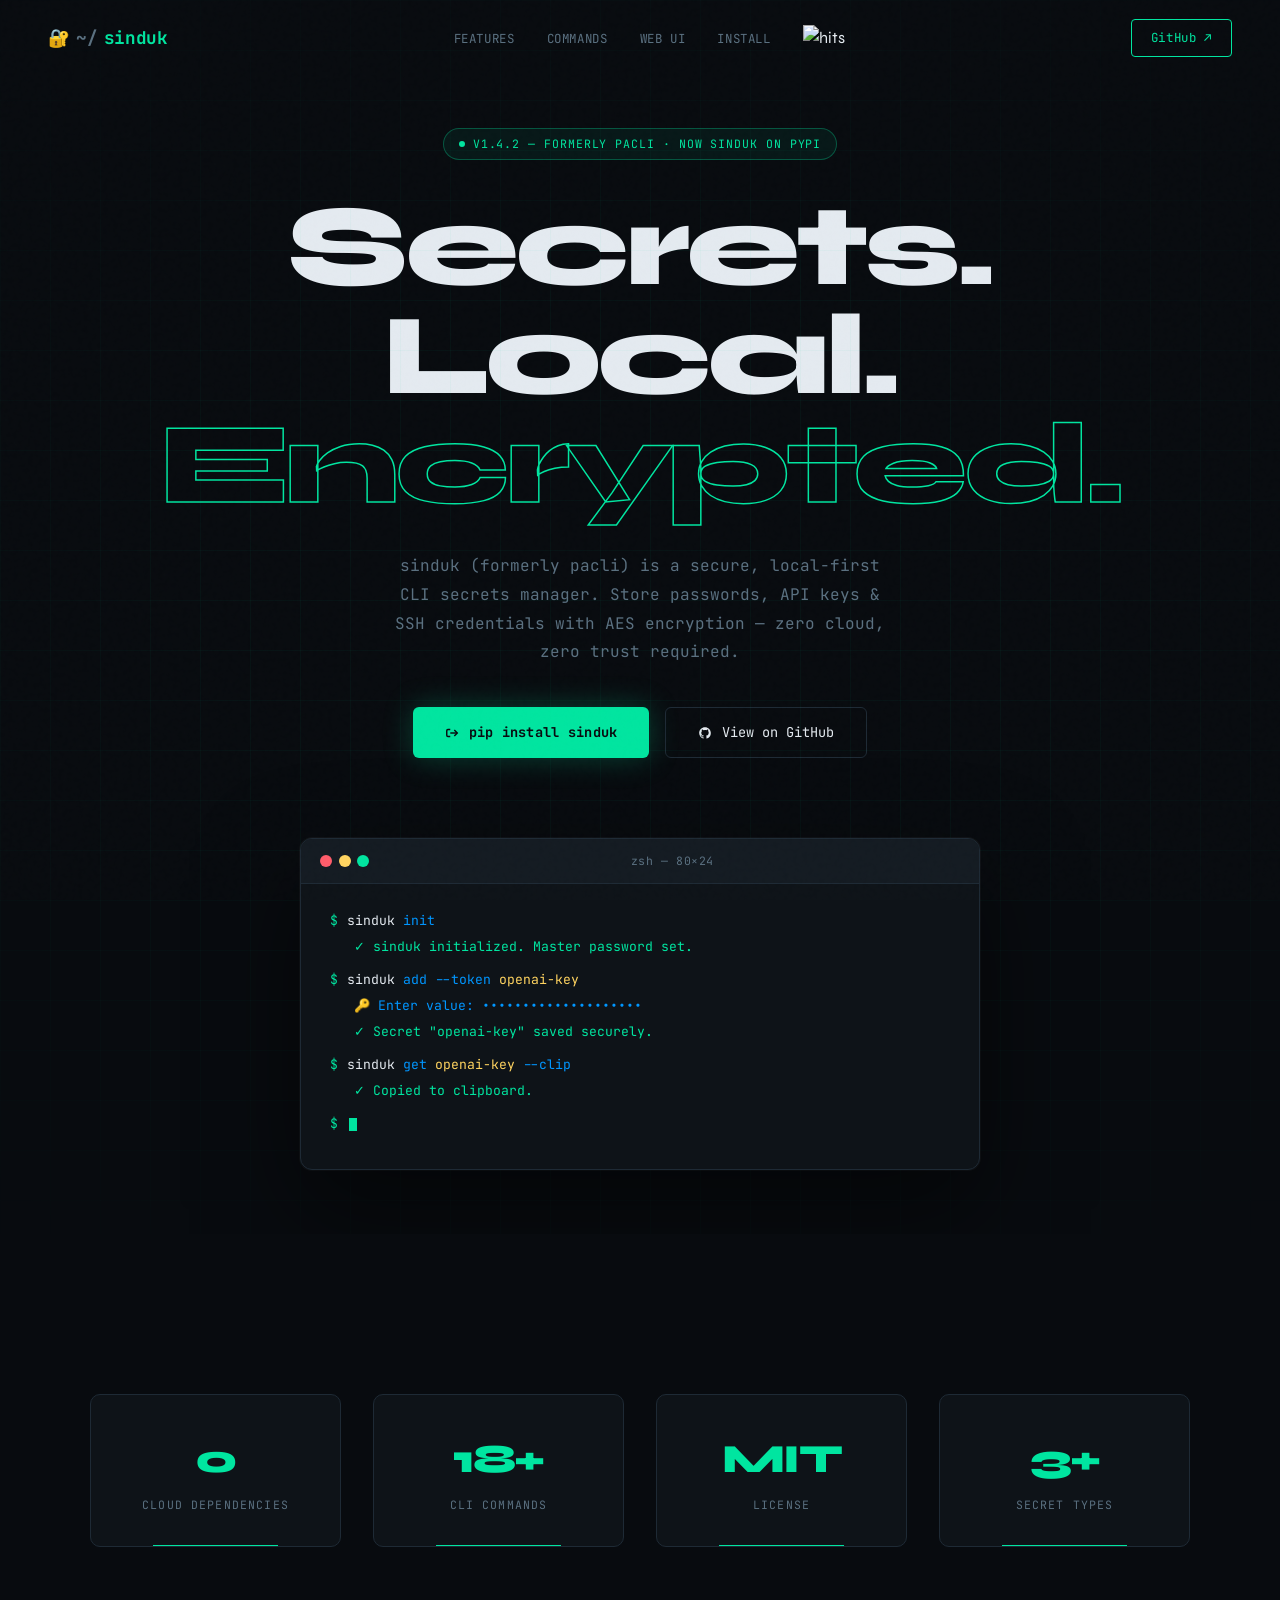
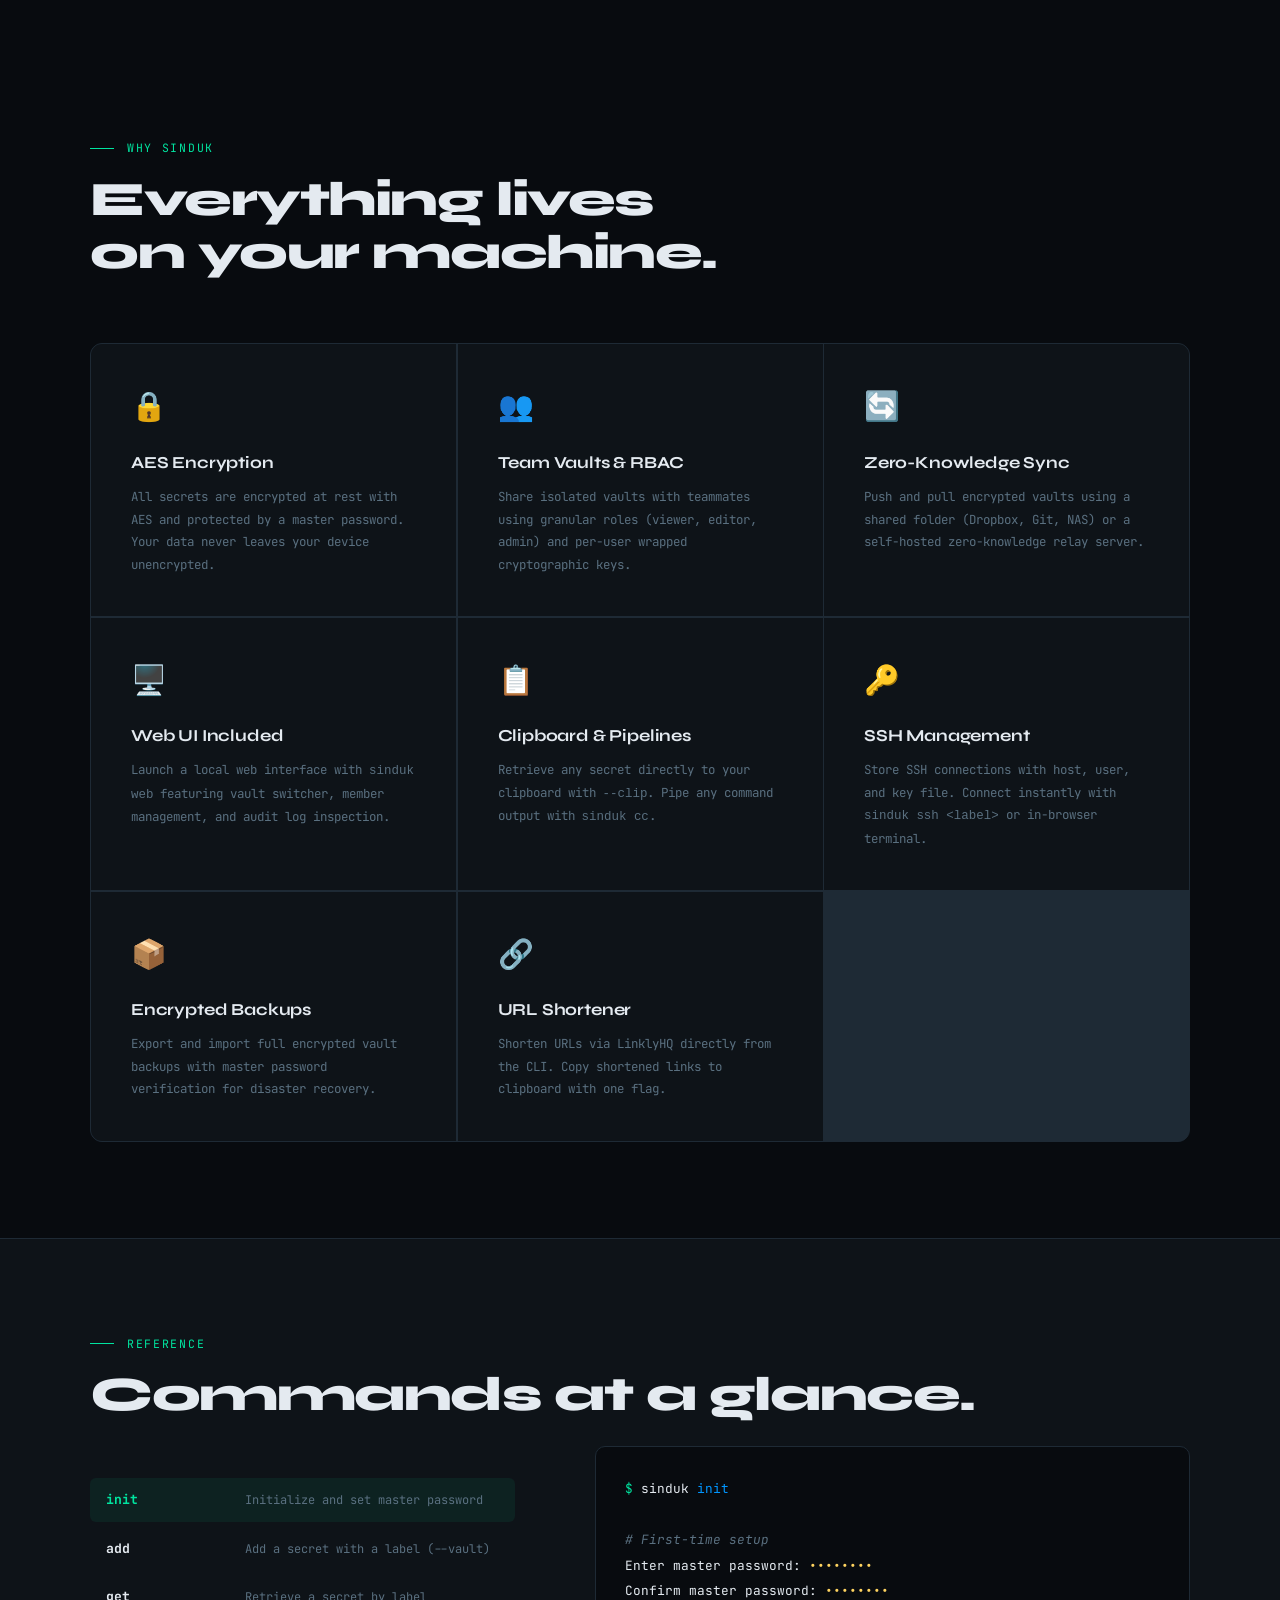
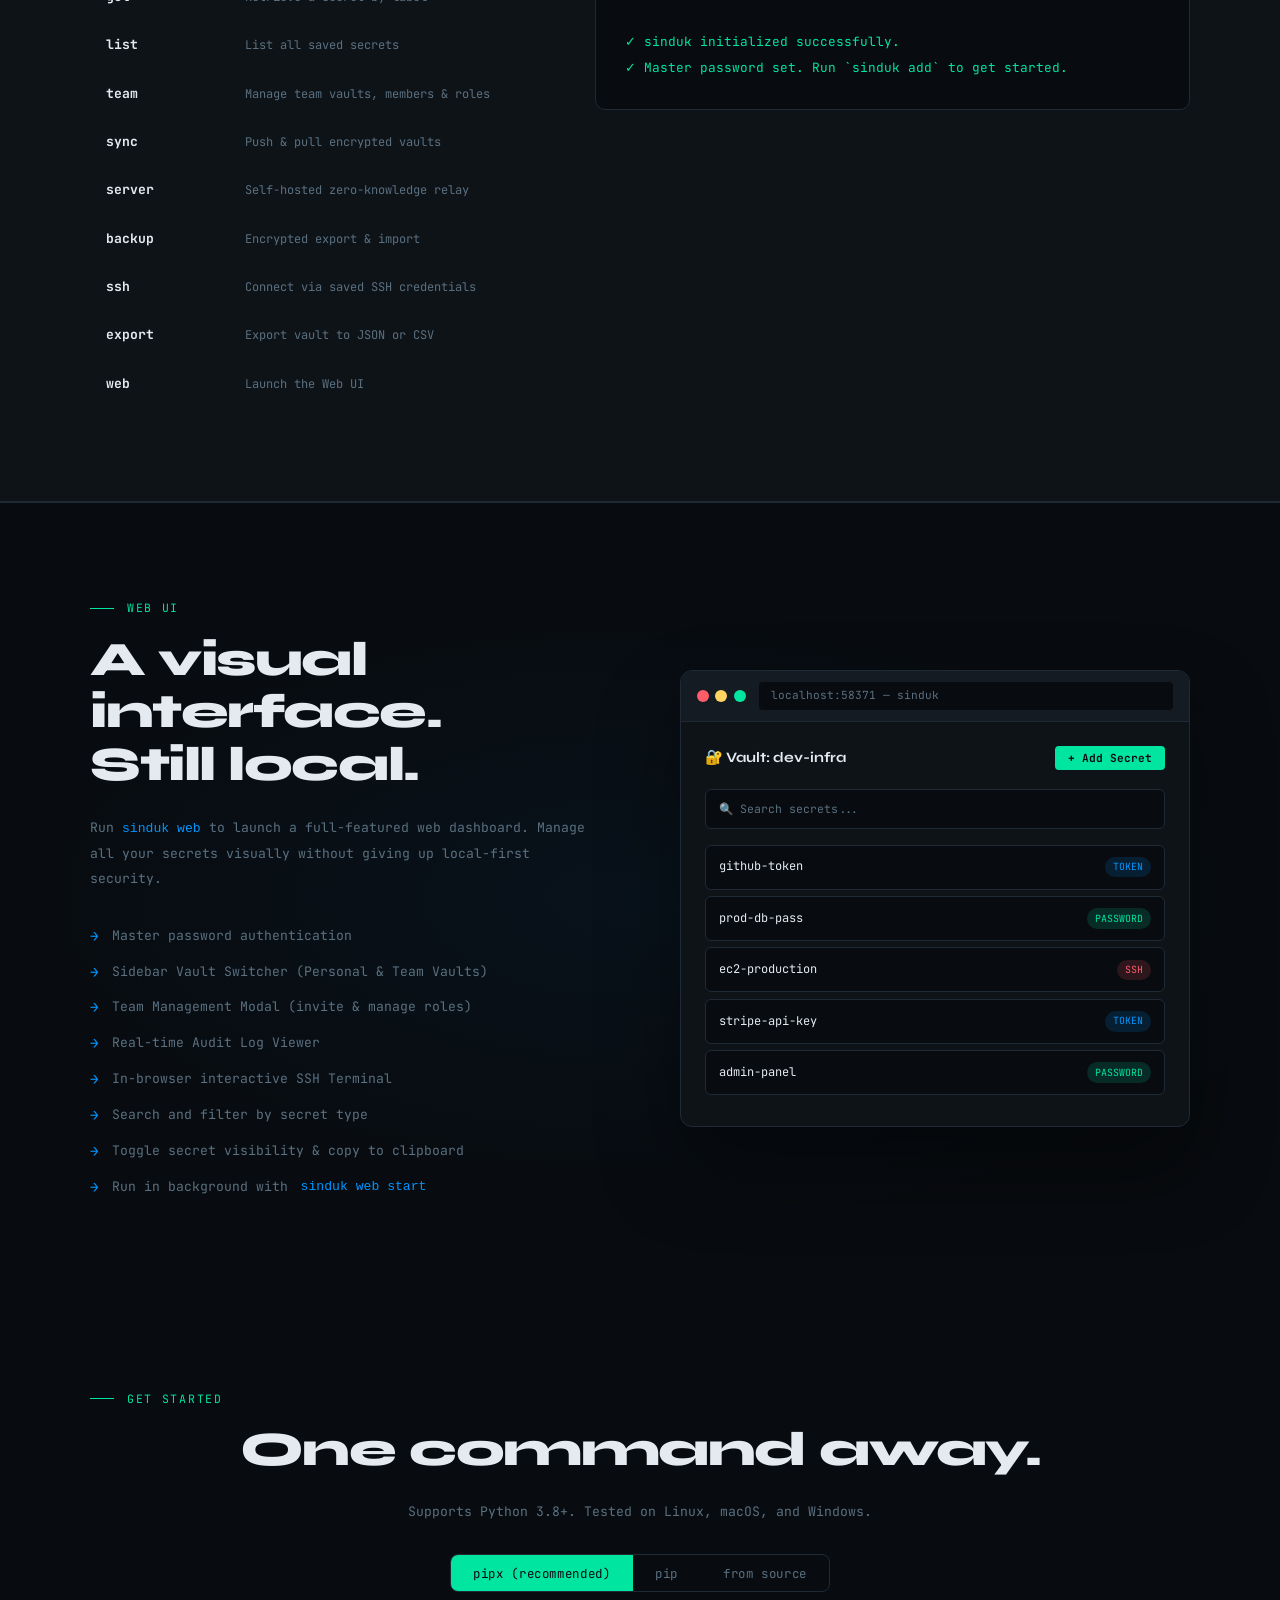
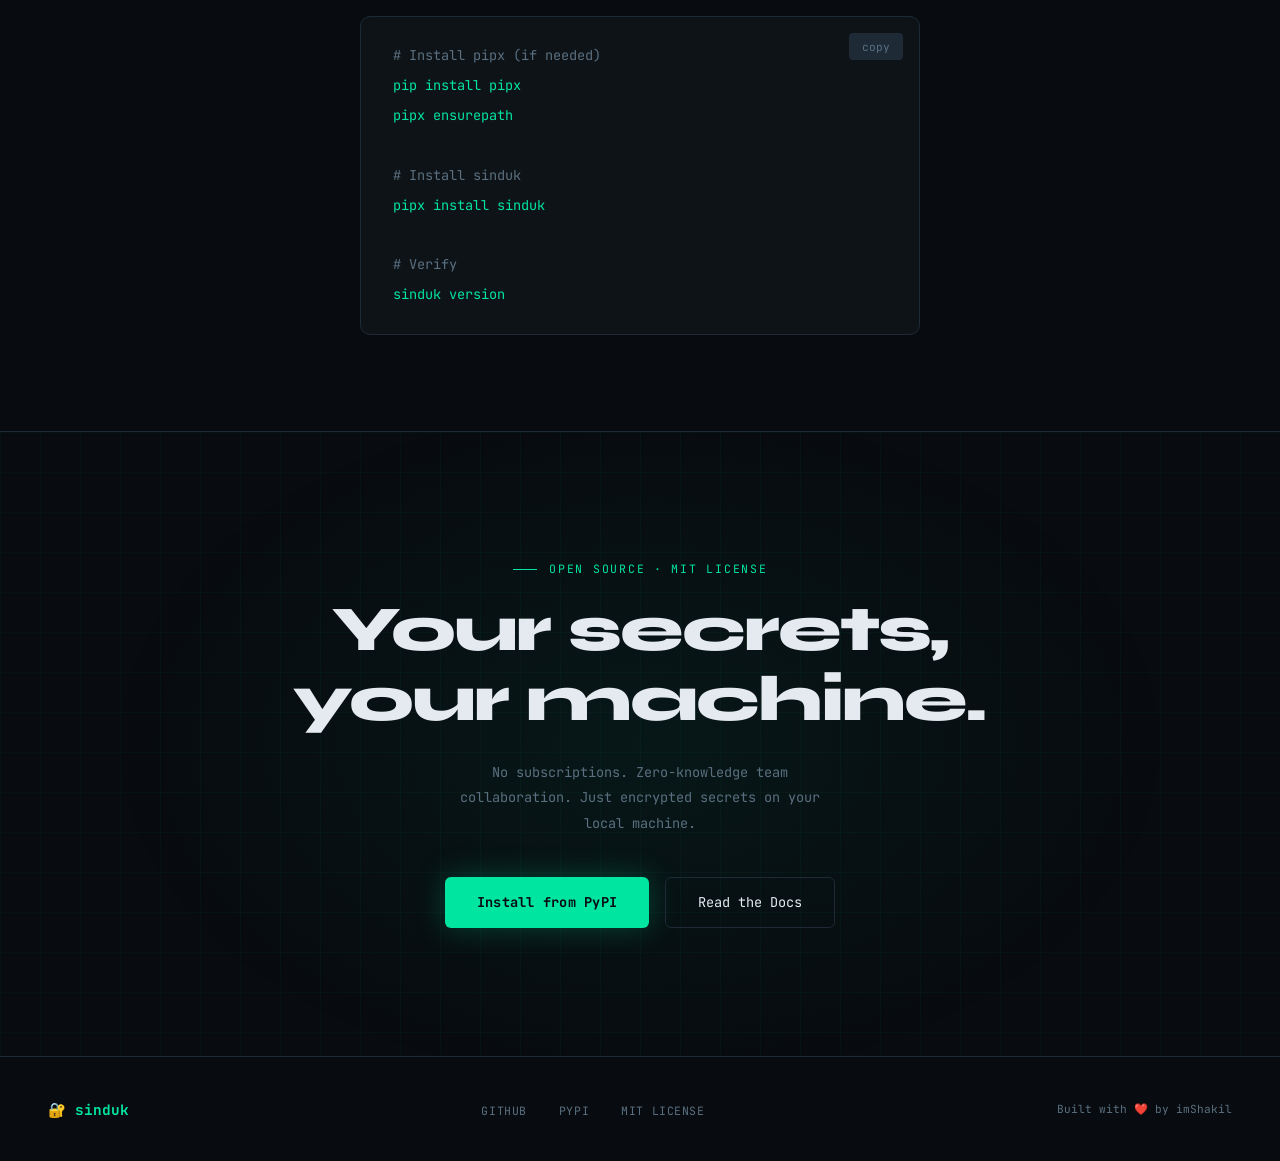
==== docs/index.html @ 027285b4 "feat: migrated to sinduk from pacli" ====
<!DOCTYPE html>
<html lang="en">
<head>
<meta charset="UTF-8">
<meta name="viewport" content="width=device-width, initial-scale=1.0">
<title>sinduk — Secrets Management CLI & Team Vaults</title>
<link rel="preconnect" href="https://fonts.googleapis.com">
<link href="https://fonts.googleapis.com/css2?family=JetBrains+Mono:wght@300;400;500;700&family=Syne:wght@400;500;700;800&display=swap" rel="stylesheet">
<style>
  *, *::before, *::after { box-sizing: border-box; margin: 0; padding: 0; }

  :root {
    --bg: #080b0f;
    --surface: #0e1318;
    --surface2: #141b22;
    --border: #1e2a35;
    --accent: #00e5a0;
    --accent2: #0096ff;
    --accent3: #ff5c6a;
    --text: #e4eaf0;
    --muted: #5a7080;
    --mono: 'JetBrains Mono', monospace;
    --sans: 'Syne', sans-serif;
  }

  html { scroll-behavior: smooth; }

  body {
    background: var(--bg);
    color: var(--text);
    font-family: var(--sans);
    line-height: 1.6;
    overflow-x: hidden;
  }

  /* ─── NOISE OVERLAY ─── */
  body::before {
    content: '';
    position: fixed;
    inset: 0;
    background-image: url("data:image/svg+xml,%3Csvg viewBox='0 0 200 200' xmlns='http://www.w3.org/2000/svg'%3E%3Cfilter id='n'%3E%3CfeTurbulence type='fractalNoise' baseFrequency='0.9' numOctaves='4' stitchTiles='stitch'/%3E%3C/filter%3E%3Crect width='100%25' height='100%25' filter='url(%23n)' opacity='0.04'/%3E%3C/svg%3E");
    pointer-events: none;
    z-index: 9999;
    opacity: 0.4;
  }

  /* ─── NAV ─── */
  nav {
    position: fixed;
    top: 0; left: 0; right: 0;
    z-index: 100;
    display: flex;
    align-items: center;
    justify-content: space-between;
    padding: 1.2rem 3rem;
    border-bottom: 1px solid transparent;
    transition: border-color 0.3s, background 0.3s;
    backdrop-filter: blur(0px);
  }
  nav.scrolled {
    background: rgba(8, 11, 15, 0.9);
    border-color: var(--border);
    backdrop-filter: blur(16px);
  }

  .nav-logo {
    font-family: var(--mono);
    font-size: 1.1rem;
    font-weight: 700;
    color: var(--accent);
    letter-spacing: -0.02em;
    display: flex;
    align-items: center;
    gap: 0.4rem;
  }
  .nav-logo span { color: var(--muted); }

  .nav-links {
    display: flex;
    gap: 2rem;
    list-style: none;
  }
  .nav-links a {
    font-family: var(--mono);
    font-size: 0.78rem;
    color: var(--muted);
    text-decoration: none;
    letter-spacing: 0.05em;
    text-transform: uppercase;
    transition: color 0.2s;
  }
  .nav-links a:hover { color: var(--text); }

  .nav-cta {
    font-family: var(--mono);
    font-size: 0.78rem;
    background: transparent;
    border: 1px solid var(--accent);
    color: var(--accent);
    padding: 0.5rem 1.2rem;
    border-radius: 4px;
    text-decoration: none;
    letter-spacing: 0.05em;
    transition: background 0.2s, color 0.2s;
  }
  .nav-cta:hover { background: var(--accent); color: var(--bg); }

  /* ─── HERO ─── */
  .hero {
    min-height: 100vh;
    display: flex;
    flex-direction: column;
    align-items: center;
    justify-content: center;
    text-align: center;
    padding: 8rem 2rem 4rem;
    position: relative;
    overflow: hidden;
  }

  /* Grid background */
  .hero::after {
    content: '';
    position: absolute;
    inset: 0;
    background-image:
      linear-gradient(rgba(0,229,160,0.04) 1px, transparent 1px),
      linear-gradient(90deg, rgba(0,229,160,0.04) 1px, transparent 1px);
    background-size: 50px 50px;
    mask-image: radial-gradient(ellipse 80% 70% at 50% 50%, black 40%, transparent 100%);
  }

  .hero-badge {
    display: inline-flex;
    align-items: center;
    gap: 0.5rem;
    font-family: var(--mono);
    font-size: 0.72rem;
    color: var(--accent);
    border: 1px solid rgba(0,229,160,0.3);
    background: rgba(0,229,160,0.06);
    padding: 0.35rem 0.9rem;
    border-radius: 100px;
    letter-spacing: 0.08em;
    text-transform: uppercase;
    margin-bottom: 2rem;
    animation: fadeUp 0.6s ease both;
  }
  .hero-badge::before {
    content: '';
    width: 6px; height: 6px;
    background: var(--accent);
    border-radius: 50%;
    animation: pulse 2s infinite;
  }

  @keyframes pulse {
    0%, 100% { opacity: 1; transform: scale(1); }
    50% { opacity: 0.5; transform: scale(0.8); }
  }

  .hero-title {
    font-family: var(--sans);
    font-size: clamp(3.5rem, 9vw, 7.5rem);
    font-weight: 800;
    line-height: 0.95;
    letter-spacing: -0.04em;
    margin-bottom: 0.5rem;
    animation: fadeUp 0.6s 0.1s ease both;
  }

  .hero-title .line1 { display: block; color: var(--text); }
  .hero-title .line2 {
    display: block;
    -webkit-text-stroke: 1.5px var(--accent);
    color: transparent;
  }

  .hero-sub {
    font-family: var(--mono);
    font-size: clamp(0.85rem, 2vw, 1rem);
    color: var(--muted);
    max-width: 500px;
    margin: 1.5rem auto 2.5rem;
    line-height: 1.8;
    animation: fadeUp 0.6s 0.2s ease both;
  }

  .hero-actions {
    display: flex;
    gap: 1rem;
    justify-content: center;
    flex-wrap: wrap;
    animation: fadeUp 0.6s 0.3s ease both;
  }

  .btn-primary {
    display: inline-flex;
    align-items: center;
    gap: 0.6rem;
    background: var(--accent);
    color: var(--bg);
    font-family: var(--mono);
    font-size: 0.85rem;
    font-weight: 700;
    padding: 0.85rem 2rem;
    border-radius: 6px;
    text-decoration: none;
    letter-spacing: 0.02em;
    transition: transform 0.2s, box-shadow 0.2s;
    box-shadow: 0 0 30px rgba(0,229,160,0.25);
  }
  .btn-primary:hover {
    transform: translateY(-2px);
    box-shadow: 0 0 50px rgba(0,229,160,0.4);
  }

  .btn-ghost {
    display: inline-flex;
    align-items: center;
    gap: 0.6rem;
    background: transparent;
    color: var(--text);
    font-family: var(--mono);
    font-size: 0.85rem;
    padding: 0.85rem 2rem;
    border-radius: 6px;
    text-decoration: none;
    border: 1px solid var(--border);
    transition: border-color 0.2s, color 0.2s;
  }
  .btn-ghost:hover { border-color: var(--text); }

  /* Terminal mockup */
  .terminal-wrap {
    margin-top: 5rem;
    width: 100%;
    max-width: 680px;
    animation: fadeUp 0.6s 0.4s ease both;
    position: relative;
    z-index: 1;
  }

  .terminal {
    background: var(--surface);
    border: 1px solid var(--border);
    border-radius: 12px;
    overflow: hidden;
    box-shadow: 0 40px 100px rgba(0,0,0,0.5), 0 0 0 1px rgba(255,255,255,0.04);
  }

  .terminal-bar {
    background: var(--surface2);
    padding: 0.8rem 1.2rem;
    display: flex;
    align-items: center;
    gap: 1rem;
    border-bottom: 1px solid var(--border);
  }

  .dots { display: flex; gap: 0.4rem; }
  .dot { width: 12px; height: 12px; border-radius: 50%; }
  .dot-r { background: #ff5c6a; }
  .dot-y { background: #ffd460; }
  .dot-g { background: #00e5a0; }

  .terminal-title {
    font-family: var(--mono);
    font-size: 0.72rem;
    color: var(--muted);
    flex: 1;
    text-align: center;
    letter-spacing: 0.05em;
  }

  .terminal-body {
    padding: 1.5rem 1.8rem 2rem;
    font-family: var(--mono);
    font-size: 0.82rem;
    line-height: 2;
    text-align: left;
  }

  .line-prompt { color: var(--muted); }
  .line-prompt .dollar { color: var(--accent); margin-right: 0.6rem; }
  .line-prompt .cmd { color: var(--text); }
  .line-prompt .flag { color: var(--accent2); }
  .line-prompt .arg { color: #ffd460; }
  .line-out { color: var(--muted); padding-left: 1.5rem; }
  .line-out.success { color: var(--accent); }
  .line-out.info { color: var(--accent2); }
  .line-blank { height: 0.4rem; }
  .cursor {
    display: inline-block;
    width: 8px; height: 1em;
    background: var(--accent);
    margin-left: 2px;
    vertical-align: middle;
    animation: blink 1s steps(1) infinite;
  }
  @keyframes blink { 0%,100%{opacity:1} 50%{opacity:0} }

  @keyframes fadeUp {
    from { opacity: 0; transform: translateY(20px); }
    to { opacity: 1; transform: translateY(0); }
  }

  /* ─── SECTION ─── */
  section {
    padding: 6rem 2rem;
  }

  .container {
    max-width: 1100px;
    margin: 0 auto;
  }

  .section-label {
    font-family: var(--mono);
    font-size: 0.72rem;
    color: var(--accent);
    letter-spacing: 0.15em;
    text-transform: uppercase;
    margin-bottom: 1rem;
    display: flex;
    align-items: center;
    gap: 0.8rem;
  }
  .section-label::before {
    content: '';
    display: inline-block;
    width: 24px; height: 1px;
    background: var(--accent);
  }

  .section-title {
    font-family: var(--sans);
    font-size: clamp(2rem, 4vw, 3rem);
    font-weight: 800;
    letter-spacing: -0.03em;
    line-height: 1.1;
    margin-bottom: 1.5rem;
    color: var(--text);
  }

  /* ─── FEATURES ─── */
  .features-grid {
    display: grid;
    grid-template-columns: repeat(auto-fit, minmax(300px, 1fr));
    gap: 1.5px;
    background: var(--border);
    border: 1px solid var(--border);
    border-radius: 12px;
    overflow: hidden;
    margin-top: 4rem;
  }

  .feature-card {
    background: var(--surface);
    padding: 2.5rem;
    position: relative;
    transition: background 0.2s;
    overflow: hidden;
  }

  .feature-card::before {
    content: '';
    position: absolute;
    top: 0; left: 0; right: 0;
    height: 2px;
    background: linear-gradient(90deg, transparent, var(--accent), transparent);
    opacity: 0;
    transition: opacity 0.3s;
  }

  .feature-card:hover { background: var(--surface2); }
  .feature-card:hover::before { opacity: 1; }

  .feature-icon {
    font-size: 1.8rem;
    margin-bottom: 1.2rem;
    display: block;
  }

  .feature-name {
    font-family: var(--sans);
    font-size: 1.05rem;
    font-weight: 700;
    color: var(--text);
    margin-bottom: 0.6rem;
    letter-spacing: -0.01em;
  }

  .feature-desc {
    font-family: var(--mono);
    font-size: 0.78rem;
    color: var(--muted);
    line-height: 1.8;
  }

  /* ─── COMMANDS ─── */
  .commands-section {
    background: var(--surface);
    border-top: 1px solid var(--border);
    border-bottom: 1px solid var(--border);
  }

  .commands-layout {
    display: grid;
    grid-template-columns: 1fr 1.4fr;
    gap: 5rem;
    align-items: start;
  }

  .cmd-list {
    margin-top: 2rem;
    display: flex;
    flex-direction: column;
    gap: 0.3rem;
  }

  .cmd-item {
    display: flex;
    align-items: baseline;
    gap: 1.2rem;
    padding: 0.7rem 1rem;
    border-radius: 6px;
    cursor: pointer;
    transition: background 0.15s;
  }
  .cmd-item:hover, .cmd-item.active {
    background: rgba(0,229,160,0.07);
  }
  .cmd-item.active .cmd-name { color: var(--accent); }

  .cmd-name {
    font-family: var(--mono);
    font-size: 0.82rem;
    font-weight: 700;
    color: var(--text);
    min-width: 120px;
    transition: color 0.15s;
  }

  .cmd-desc {
    font-family: var(--mono);
    font-size: 0.75rem;
    color: var(--muted);
  }

  .cmd-demo {
    position: sticky;
    top: 6rem;
  }

  .code-block {
    background: var(--bg);
    border: 1px solid var(--border);
    border-radius: 10px;
    padding: 1.8rem;
    font-family: var(--mono);
    font-size: 0.8rem;
    line-height: 2;
    overflow-x: auto;
  }

  .code-block .p { color: var(--accent); }
  .code-block .k { color: var(--accent3); }
  .code-block .f { color: var(--accent2); }
  .code-block .v { color: #ffd460; }
  .code-block .c { color: var(--muted); font-style: italic; }
  .code-block .s { color: var(--accent); }
  .code-block .o { color: var(--text); }

  /* ─── STATS ─── */
  .stats-row {
    display: grid;
    grid-template-columns: repeat(4, 1fr);
    gap: 2rem;
    margin-top: 4rem;
  }

  .stat {
    text-align: center;
    padding: 2rem 1rem;
    border: 1px solid var(--border);
    border-radius: 10px;
    background: var(--surface);
    position: relative;
    overflow: hidden;
  }
  .stat::after {
    content: '';
    position: absolute;
    bottom: 0; left: 25%; right: 25%;
    height: 1px;
    background: var(--accent);
  }

  .stat-num {
    font-family: var(--sans);
    font-size: 2.5rem;
    font-weight: 800;
    color: var(--accent);
    letter-spacing: -0.04em;
    display: block;
  }

  .stat-label {
    font-family: var(--mono);
    font-size: 0.72rem;
    color: var(--muted);
    text-transform: uppercase;
    letter-spacing: 0.1em;
    margin-top: 0.3rem;
  }

  /* ─── INSTALL ─── */
  .install-section { text-align: center; }

  .install-tabs {
    display: inline-flex;
    border: 1px solid var(--border);
    border-radius: 8px;
    overflow: hidden;
    margin: 2rem 0 1.5rem;
  }

  .tab-btn {
    font-family: var(--mono);
    font-size: 0.78rem;
    padding: 0.6rem 1.4rem;
    background: transparent;
    color: var(--muted);
    border: none;
    cursor: pointer;
    transition: background 0.15s, color 0.15s;
    letter-spacing: 0.05em;
  }
  .tab-btn.active {
    background: var(--accent);
    color: var(--bg);
  }

  .install-block {
    display: none;
    background: var(--surface);
    border: 1px solid var(--border);
    border-radius: 10px;
    padding: 1.5rem 2rem;
    max-width: 560px;
    margin: 0 auto;
    font-family: var(--mono);
    font-size: 0.85rem;
    color: var(--text);
    text-align: left;
    line-height: 2.2;
    position: relative;
  }
  .install-block.active { display: block; }

  .copy-btn {
    position: absolute;
    top: 1rem; right: 1rem;
    background: var(--border);
    border: none;
    color: var(--muted);
    font-family: var(--mono);
    font-size: 0.7rem;
    padding: 0.4rem 0.8rem;
    border-radius: 4px;
    cursor: pointer;
    transition: background 0.15s, color 0.15s;
  }
  .copy-btn:hover { background: var(--accent); color: var(--bg); }

  .install-comment { color: var(--muted); }
  .install-cmd { color: var(--accent); }
  .install-sub { color: var(--text); }

  /* ─── WEB UI SECTION ─── */
  .webui-section {
    background: radial-gradient(ellipse 80% 60% at 50% 50%, rgba(0,150,255,0.05) 0%, transparent 70%);
    border-top: 1px solid var(--border);
  }

  .webui-layout {
    display: grid;
    grid-template-columns: 1fr 1fr;
    gap: 5rem;
    align-items: center;
  }

  .webui-features {
    list-style: none;
    margin-top: 2rem;
    display: flex;
    flex-direction: column;
    gap: 0.8rem;
  }

  .webui-features li {
    font-family: var(--mono);
    font-size: 0.82rem;
    color: var(--muted);
    display: flex;
    align-items: center;
    gap: 0.8rem;
  }
  .webui-features li::before {
    content: '→';
    color: var(--accent2);
    font-size: 0.9rem;
  }

  .browser-mock {
    background: var(--surface);
    border: 1px solid var(--border);
    border-radius: 12px;
    overflow: hidden;
    box-shadow: 0 40px 80px rgba(0,0,0,0.4);
  }

  .browser-bar {
    background: var(--surface2);
    padding: 0.7rem 1rem;
    display: flex;
    align-items: center;
    gap: 0.8rem;
    border-bottom: 1px solid var(--border);
  }

  .browser-url {
    flex: 1;
    background: var(--bg);
    border-radius: 4px;
    padding: 0.3rem 0.8rem;
    font-family: var(--mono);
    font-size: 0.7rem;
    color: var(--muted);
  }

  .browser-content {
    padding: 1.5rem;
  }

  .mock-header {
    display: flex;
    align-items: center;
    justify-content: space-between;
    margin-bottom: 1.2rem;
  }

  .mock-title {
    font-family: var(--sans);
    font-size: 0.9rem;
    font-weight: 700;
    color: var(--text);
  }

  .mock-add-btn {
    background: var(--accent);
    color: var(--bg);
    border: none;
    border-radius: 4px;
    padding: 0.3rem 0.8rem;
    font-family: var(--mono);
    font-size: 0.7rem;
    font-weight: 700;
  }

  .mock-search {
    background: var(--bg);
    border: 1px solid var(--border);
    border-radius: 6px;
    padding: 0.6rem 0.8rem;
    font-family: var(--mono);
    font-size: 0.72rem;
    color: var(--muted);
    margin-bottom: 1rem;
    width: 100%;
  }

  .mock-row {
    display: flex;
    align-items: center;
    justify-content: space-between;
    padding: 0.7rem 0.8rem;
    border-radius: 6px;
    margin-bottom: 0.4rem;
    background: var(--bg);
    border: 1px solid var(--border);
  }

  .mock-row-label {
    font-family: var(--mono);
    font-size: 0.75rem;
    color: var(--text);
  }

  .mock-badge {
    font-family: var(--mono);
    font-size: 0.62rem;
    padding: 0.15rem 0.5rem;
    border-radius: 100px;
  }
  .badge-pass { background: rgba(0,229,160,0.15); color: var(--accent); }
  .badge-token { background: rgba(0,150,255,0.15); color: var(--accent2); }
  .badge-ssh { background: rgba(255,92,106,0.15); color: var(--accent3); }

  /* ─── CTA ─── */
  .cta-section {
    text-align: center;
    padding: 8rem 2rem;
    background: radial-gradient(ellipse 60% 80% at 50% 50%, rgba(0,229,160,0.06) 0%, transparent 70%);
    border-top: 1px solid var(--border);
    position: relative;
    overflow: hidden;
  }

  .cta-grid {
    position: absolute;
    inset: 0;
    background-image:
      linear-gradient(rgba(0,229,160,0.03) 1px, transparent 1px),
      linear-gradient(90deg, rgba(0,229,160,0.03) 1px, transparent 1px);
    background-size: 40px 40px;
  }

  .cta-section .section-title { font-size: clamp(2.5rem, 5vw, 4rem); }

  /* ─── FOOTER ─── */
  footer {
    padding: 2.5rem 3rem;
    border-top: 1px solid var(--border);
    display: flex;
    justify-content: space-between;
    align-items: center;
    flex-wrap: wrap;
    gap: 1rem;
  }

  .footer-logo {
    font-family: var(--mono);
    font-size: 0.9rem;
    font-weight: 700;
    color: var(--accent);
  }

  .footer-links {
    display: flex;
    gap: 2rem;
    list-style: none;
  }
  .footer-links a {
    font-family: var(--mono);
    font-size: 0.72rem;
    color: var(--muted);
    text-decoration: none;
    letter-spacing: 0.05em;
    text-transform: uppercase;
    transition: color 0.2s;
  }
  .footer-links a:hover { color: var(--text); }

  .footer-copy {
    font-family: var(--mono);
    font-size: 0.7rem;
    color: var(--muted);
  }

  /* ─── RESPONSIVE ─── */
  @media (max-width: 768px) {
    nav { padding: 1rem 1.5rem; }
    .nav-links { display: none; }
    .commands-layout, .webui-layout { grid-template-columns: 1fr; gap: 3rem; }
    .stats-row { grid-template-columns: repeat(2, 1fr); }
    footer { flex-direction: column; text-align: center; }
    .cmd-demo { position: static; }
  }
</style>
</head>
<body>

<!-- NAV -->
<nav id="nav">
  <div class="nav-logo">🔐 <span>~/</span>sinduk</div>
  <ul class="nav-links">
    <li><a href="#features">Features</a></li>
    <li><a href="#commands">Commands</a></li>
    <li><a href="#webui">Web UI</a></li>
    <li><a href="#install">Install</a></li>
    <li><img alt="hits" src="https://hitscounter.dev/api/hit?url=https%3A%2F%2Fmhosen.com%2Fsinduk&label=&icon=cloud-check-fill&color=%23000&message=&style=social&tz=UTC"></li>
  </ul>
  <a href="https://github.com/imShakil/pacli" target="_blank" class="nav-cta">GitHub ↗</a>
</nav>

<!-- HERO -->
<section class="hero">
  <div class="hero-badge">v1.4.2 — Formerly pacli · Now sinduk on PyPI</div>
  <h1 class="hero-title">
    <span class="line1">Secrets. Local.</span>
    <span class="line2">Encrypted.</span>
  </h1>
  <p class="hero-sub">
    sinduk (formerly pacli) is a secure, local-first CLI secrets manager.
    Store passwords, API keys &amp; SSH credentials with
    AES encryption — zero cloud, zero trust required.
  </p>
  <div class="hero-actions">
    <a href="#install" class="btn-primary">
      <svg width="14" height="14" viewBox="0 0 24 24" fill="none" stroke="currentColor" stroke-width="2.5"><polyline points="16 17 21 12 16 7"/><line x1="21" y1="12" x2="9" y2="12"/><path d="M9 18H5a2 2 0 01-2-2V8a2 2 0 012-2h4"/></svg>
      pip install sinduk
    </a>
    <a href="https://github.com/imShakil/pacli" target="_blank" class="btn-ghost">
      <svg width="14" height="14" viewBox="0 0 24 24" fill="currentColor"><path d="M12 2C6.48 2 2 6.48 2 12c0 4.42 2.87 8.17 6.84 9.5.5.09.68-.22.68-.48v-1.7c-2.78.6-3.37-1.34-3.37-1.34-.46-1.16-1.11-1.47-1.11-1.47-.91-.62.07-.61.07-.61 1 .07 1.53 1.03 1.53 1.03.89 1.52 2.34 1.08 2.91.83.09-.65.35-1.08.63-1.33-2.22-.25-4.55-1.11-4.55-4.94 0-1.09.39-1.98 1.03-2.68-.1-.25-.45-1.27.1-2.64 0 0 .84-.27 2.75 1.02A9.56 9.56 0 0112 6.8c.85.004 1.7.115 2.5.337 1.91-1.29 2.75-1.02 2.75-1.02.55 1.37.2 2.39.1 2.64.64.7 1.03 1.59 1.03 2.68 0 3.84-2.34 4.68-4.57 4.93.36.31.68.92.68 1.85v2.74c0 .27.18.58.69.48A10.01 10.01 0 0022 12c0-5.52-4.48-10-10-10z"/></svg>
      View on GitHub
    </a>
  </div>

  <div class="terminal-wrap">
    <div class="terminal">
      <div class="terminal-bar">
        <div class="dots">
          <div class="dot dot-r"></div>
          <div class="dot dot-y"></div>
          <div class="dot dot-g"></div>
        </div>
        <span class="terminal-title">zsh — 80×24</span>
      </div>
      <div class="terminal-body">
        <div class="line-prompt"><span class="dollar">$</span><span class="cmd">sinduk <span class="flag">init</span></span></div>
        <div class="line-out success">✓ sinduk initialized. Master password set.</div>
        <div class="line-blank"></div>
        <div class="line-prompt"><span class="dollar">$</span><span class="cmd">sinduk <span class="flag">add</span> <span class="flag">--token</span> <span class="arg">openai-key</span></span></div>
        <div class="line-out info">🔑 Enter value: ••••••••••••••••••••</div>
        <div class="line-out success">✓ Secret "openai-key" saved securely.</div>
        <div class="line-blank"></div>
        <div class="line-prompt"><span class="dollar">$</span><span class="cmd">sinduk <span class="flag">get</span> <span class="arg">openai-key</span> <span class="flag">--clip</span></span></div>
        <div class="line-out success">✓ Copied to clipboard.</div>
        <div class="line-blank"></div>
        <div class="line-prompt"><span class="dollar">$</span><span class="cursor"></span></div>
      </div>
    </div>
  </div>
</section>

<!-- STATS -->
<section>
  <div class="container">
    <div class="stats-row">
      <div class="stat">
        <span class="stat-num">0</span>
        <div class="stat-label">Cloud dependencies</div>
      </div>
      <div class="stat">
        <span class="stat-num">18+</span>
        <div class="stat-label">CLI Commands</div>
      </div>
      <div class="stat">
        <span class="stat-num">MIT</span>
        <div class="stat-label">License</div>
      </div>
      <div class="stat">
        <span class="stat-num">3+</span>
        <div class="stat-label">Secret Types</div>
      </div>
    </div>
  </div>
</section>

<!-- FEATURES -->
<section id="features">
  <div class="container">
    <div class="section-label">Why sinduk</div>
    <h2 class="section-title">Everything lives<br>on your machine.</h2>

    <div class="features-grid">
      <div class="feature-card">
        <span class="feature-icon">🔒</span>
        <div class="feature-name">AES Encryption</div>
        <p class="feature-desc">All secrets are encrypted at rest with AES and protected by a master password. Your data never leaves your device unencrypted.</p>
      </div>
      <div class="feature-card">
        <span class="feature-icon">👥</span>
        <div class="feature-name">Team Vaults &amp; RBAC</div>
        <p class="feature-desc">Share isolated vaults with teammates using granular roles (viewer, editor, admin) and per-user wrapped cryptographic keys.</p>
      </div>
      <div class="feature-card">
        <span class="feature-icon">🔄</span>
        <div class="feature-name">Zero-Knowledge Sync</div>
        <p class="feature-desc">Push and pull encrypted vaults using a shared folder (Dropbox, Git, NAS) or a self-hosted zero-knowledge relay server.</p>
      </div>
      <div class="feature-card">
        <span class="feature-icon">🖥️</span>
        <div class="feature-name">Web UI Included</div>
        <p class="feature-desc">Launch a local web interface with <code>sinduk web</code> featuring vault switcher, member management, and audit log inspection.</p>
      </div>
      <div class="feature-card">
        <span class="feature-icon">📋</span>
        <div class="feature-name">Clipboard &amp; Pipelines</div>
        <p class="feature-desc">Retrieve any secret directly to your clipboard with <code>--clip</code>. Pipe any command output with <code>sinduk cc</code>.</p>
      </div>
      <div class="feature-card">
        <span class="feature-icon">🔑</span>
        <div class="feature-name">SSH Management</div>
        <p class="feature-desc">Store SSH connections with host, user, and key file. Connect instantly with <code>sinduk ssh &lt;label&gt;</code> or in-browser terminal.</p>
      </div>
      <div class="feature-card">
        <span class="feature-icon">📦</span>
        <div class="feature-name">Encrypted Backups</div>
        <p class="feature-desc">Export and import full encrypted vault backups with master password verification for disaster recovery.</p>
      </div>
      <div class="feature-card">
        <span class="feature-icon">🔗</span>
        <div class="feature-name">URL Shortener</div>
        <p class="feature-desc">Shorten URLs via LinklyHQ directly from the CLI. Copy shortened links to clipboard with one flag.</p>
      </div>
    </div>
  </div>
</section>

<!-- COMMANDS -->
<section id="commands" class="commands-section">
  <div class="container">
    <div class="section-label">Reference</div>
    <h2 class="section-title">Commands at a glance.</h2>
    <div class="commands-layout">
      <div>
        <div class="cmd-list" id="cmdList">
          <div class="cmd-item active" data-code="init">
            <span class="cmd-name">init</span>
            <span class="cmd-desc">Initialize and set master password</span>
          </div>
          <div class="cmd-item" data-code="add">
            <span class="cmd-name">add</span>
            <span class="cmd-desc">Add a secret with a label (--vault)</span>
          </div>
          <div class="cmd-item" data-code="get">
            <span class="cmd-name">get</span>
            <span class="cmd-desc">Retrieve a secret by label</span>
          </div>
          <div class="cmd-item" data-code="list">
            <span class="cmd-name">list</span>
            <span class="cmd-desc">List all saved secrets</span>
          </div>
          <div class="cmd-item" data-code="team">
            <span class="cmd-name">team</span>
            <span class="cmd-desc">Manage team vaults, members &amp; roles</span>
          </div>
          <div class="cmd-item" data-code="sync">
            <span class="cmd-name">sync</span>
            <span class="cmd-desc">Push &amp; pull encrypted vaults</span>
          </div>
          <div class="cmd-item" data-code="server">
            <span class="cmd-name">server</span>
            <span class="cmd-desc">Self-hosted zero-knowledge relay</span>
          </div>
          <div class="cmd-item" data-code="backup">
            <span class="cmd-name">backup</span>
            <span class="cmd-desc">Encrypted export &amp; import</span>
          </div>
          <div class="cmd-item" data-code="ssh">
            <span class="cmd-name">ssh</span>
            <span class="cmd-desc">Connect via saved SSH credentials</span>
          </div>
          <div class="cmd-item" data-code="export">
            <span class="cmd-name">export</span>
            <span class="cmd-desc">Export vault to JSON or CSV</span>
          </div>
          <div class="cmd-item" data-code="web">
            <span class="cmd-name">web</span>
            <span class="cmd-desc">Launch the Web UI</span>
          </div>
        </div>
      </div>
      <div class="cmd-demo">
        <div class="code-block" id="codeDemo">
          <span class="p">$</span> sinduk <span class="f">init</span><br><br>
          <span class="c"># First-time setup</span><br>
          <span class="o">Enter master password: </span><span class="v">••••••••</span><br>
          <span class="o">Confirm master password: </span><span class="v">••••••••</span><br><br>
          <span class="s">✓ sinduk initialized successfully.</span><br>
          <span class="s">✓ Master password set. Run `sinduk add` to get started.</span>
        </div>
      </div>
    </div>
  </div>
</section>

<!-- WEB UI -->
<section id="webui" class="webui-section">
  <div class="container">
    <div class="webui-layout">
      <div>
        <div class="section-label">Web UI</div>
        <h2 class="section-title">A visual interface.<br>Still local.</h2>
        <p style="font-family: var(--mono); font-size: 0.82rem; color: var(--muted); line-height: 1.9; margin-top: 1rem;">
          Run <code style="color: var(--accent2);">sinduk web</code> to launch a full-featured web dashboard.
          Manage all your secrets visually without giving up local-first security.
        </p>
        <ul class="webui-features">
          <li>Master password authentication</li>
          <li>Sidebar Vault Switcher (Personal &amp; Team Vaults)</li>
          <li>Team Management Modal (invite &amp; manage roles)</li>
          <li>Real-time Audit Log Viewer</li>
          <li>In-browser interactive SSH Terminal</li>
          <li>Search and filter by secret type</li>
          <li>Toggle secret visibility &amp; copy to clipboard</li>
          <li>Run in background with <code style="color:var(--accent2)">sinduk web start</code></li>
        </ul>
      </div>
      <div>
        <div class="browser-mock">
          <div class="browser-bar">
            <div class="dots">
              <div class="dot dot-r"></div>
              <div class="dot dot-y"></div>
              <div class="dot dot-g"></div>
            </div>
            <div class="browser-url">localhost:58371 — sinduk</div>
          </div>
          <div class="browser-content">
            <div class="mock-header">
              <span class="mock-title">🔐 Vault: dev-infra</span>
              <button class="mock-add-btn">+ Add Secret</button>
            </div>
            <div class="mock-search">🔍  Search secrets...</div>
            <div class="mock-row">
              <span class="mock-row-label">github-token</span>
              <span class="mock-badge badge-token">TOKEN</span>
            </div>
            <div class="mock-row">
              <span class="mock-row-label">prod-db-pass</span>
              <span class="mock-badge badge-pass">PASSWORD</span>
            </div>
            <div class="mock-row">
              <span class="mock-row-label">ec2-production</span>
              <span class="mock-badge badge-ssh">SSH</span>
            </div>
            <div class="mock-row">
              <span class="mock-row-label">stripe-api-key</span>
              <span class="mock-badge badge-token">TOKEN</span>
            </div>
            <div class="mock-row">
              <span class="mock-row-label">admin-panel</span>
              <span class="mock-badge badge-pass">PASSWORD</span>
            </div>
          </div>
        </div>
      </div>
    </div>
  </div>
</section>

<!-- INSTALL -->
<section id="install" class="install-section">
  <div class="container">
    <div class="section-label">Get Started</div>
    <h2 class="section-title">One command away.</h2>
    <p style="font-family: var(--mono); font-size: 0.82rem; color: var(--muted); margin-top: 0.5rem;">
      Supports Python 3.8+. Tested on Linux, macOS, and Windows.
    </p>

    <div class="install-tabs">
      <button class="tab-btn active" onclick="switchTab('pipx', this)">pipx (recommended)</button>
      <button class="tab-btn" onclick="switchTab('pip', this)">pip</button>
      <button class="tab-btn" onclick="switchTab('source', this)">from source</button>
    </div>

    <div class="install-block active" id="tab-pipx">
      <button class="copy-btn" onclick="copyCode('tab-pipx')">copy</button>
      <span class="install-comment"># Install pipx (if needed)</span><br>
      <span class="install-cmd">pip install pipx</span><br>
      <span class="install-cmd">pipx ensurepath</span><br>
      <br>
      <span class="install-comment"># Install sinduk</span><br>
      <span class="install-cmd">pipx install sinduk</span><br>
      <br>
      <span class="install-comment"># Verify</span><br>
      <span class="install-cmd">sinduk version</span>
    </div>

    <div class="install-block" id="tab-pip">
      <button class="copy-btn" onclick="copyCode('tab-pip')">copy</button>
      <span class="install-cmd">pip install sinduk</span><br>
      <br>
      <span class="install-comment"># Then initialize</span><br>
      <span class="install-cmd">sinduk init</span>
    </div>

    <div class="install-block" id="tab-source">
      <button class="copy-btn" onclick="copyCode('tab-source')">copy</button>
      <span class="install-cmd">git clone https://github.com/imshakil/pacli.git sinduk</span><br>
      <span class="install-cmd">cd sinduk</span><br>
      <span class="install-cmd">pip install -e .</span><br>
      <br>
      <span class="install-cmd">sinduk init</span>
    </div>
  </div>
</section>

<!-- CTA -->
<section class="cta-section">
  <div class="cta-grid"></div>
  <div class="container" style="position: relative; z-index: 1;">
    <div class="section-label" style="justify-content: center;">Open Source · MIT License</div>
    <h2 class="section-title">Your secrets,<br>your machine.</h2>
    <p style="font-family: var(--mono); font-size: 0.85rem; color: var(--muted); max-width: 400px; margin: 1.5rem auto 2.5rem; line-height: 1.9;">
      No subscriptions. Zero-knowledge team collaboration. Just encrypted secrets on your local machine.
    </p>
    <div class="hero-actions">
      <a href="https://pypi.org/project/sinduk/" target="_blank" class="btn-primary">
        Install from PyPI
      </a>
      <a href="https://github.com/imShakil/pacli" target="_blank" class="btn-ghost">
        Read the Docs
      </a>
    </div>
  </div>
</section>

<!-- FOOTER -->
<footer>
  <div class="footer-logo">🔐 sinduk</div>
  <ul class="footer-links">
    <li><a href="https://github.com/imShakil/pacli" target="_blank">GitHub</a></li>
    <li><a href="https://pypi.org/project/sinduk/" target="_blank">PyPI</a></li>
    <li><a href="https://github.com/imShakil/pacli/blob/main/LICENSE" target="_blank">MIT License</a></li>
  </ul>
  <span class="footer-copy">Built with ❤️ by imShakil</span>
</footer>

<script>
  // Nav scroll effect
  const nav = document.getElementById('nav');
  window.addEventListener('scroll', () => {
    nav.classList.toggle('scrolled', window.scrollY > 40);
  });

  // Tab switching
  function switchTab(id, btn) {
    document.querySelectorAll('.install-block').forEach(b => b.classList.remove('active'));
    document.querySelectorAll('.tab-btn').forEach(b => b.classList.remove('active'));
    document.getElementById('tab-' + id).classList.add('active');
    btn.classList.add('active');
  }

  // Copy code
  function copyCode(blockId) {
    const block = document.getElementById(blockId);
    const text = block.innerText.replace('copy\n', '').trim();
    navigator.clipboard.writeText(text).then(() => {
      const btn = block.querySelector('.copy-btn');
      btn.textContent = 'copied!';
      setTimeout(() => btn.textContent = 'copy', 2000);
    });
  }

  // Command demos
  const demos = {
    init: `<span class="p">$</span> sinduk <span class="f">init</span><br><br>
<span class="c"># First-time setup</span><br>
<span class="o">Enter master password: </span><span class="v">••••••••</span><br>
<span class="o">Confirm master password: </span><span class="v">••••••••</span><br><br>
<span class="s">✓ sinduk initialized successfully.</span><br>
<span class="s">✓ Run \`sinduk add\` to get started.</span>`,

    add: `<span class="p">$</span> sinduk <span class="f">add</span> <span class="f">--token</span> <span class="v">stripe-api-key</span><br><br>
<span class="o">Master password: </span><span class="v">••••••••</span><br>
<span class="o">Enter token value: </span><span class="v">••••••••••••••••••••</span><br><br>
<span class="s">✓ Secret "stripe-api-key" saved.</span><br><br>
<span class="c"># Add to team vault:</span><br>
<span class="p">$</span> sinduk <span class="f">add</span> <span class="f">--vault</span> <span class="v">dev-infra</span> <span class="f">--pass</span> <span class="v">db-pass</span>`,

    get: `<span class="p">$</span> sinduk <span class="f">get</span> <span class="v">stripe-api-key</span><br><br>
<span class="o">Master password: </span><span class="v">••••••••</span><br><br>
<span class="o">Label:  </span><span class="s">stripe-api-key</span><br>
<span class="o">Type:   </span><span class="s">TOKEN</span><br>
<span class="o">Value:  </span><span class="s">sk_live_••••••••••••</span><br><br>
<span class="c"># Copy directly to clipboard:</span><br>
<span class="p">$</span> sinduk <span class="f">get</span> <span class="v">stripe-api-key</span> <span class="f">--clip</span><br>
<span class="s">✓ Copied to clipboard.</span>`,

    list: `<span class="p">$</span> sinduk <span class="f">list</span> <span class="f">--vault</span> <span class="v">dev-infra</span><br><br>
<span class="o">Vault: dev-infra (Role: editor)</span><br><br>
<span class="o"> ID  LABEL              TYPE      </span><br>
<span class="o"> ──  ─────────────────  ────────  </span><br>
<span class="s"> 1   postgres-db        PASSWORD  </span><br>
<span class="s"> 2   stripe-api-key     TOKEN     </span><br>
<span class="s"> 3   ec2-production     SSH       </span>`,

    team: `<span class="p">$</span> sinduk <span class="f">team create-vault</span> <span class="v">dev-infra</span><br>
<span class="s">✓ Vault "dev-infra" created.</span><br><br>
<span class="c"># Add teammate by User ID:</span><br>
<span class="p">$</span> sinduk <span class="f">team add-member</span> <span class="v">dev-infra a8f910e1234</span> <span class="f">--role</span> <span class="v">editor</span><br>
<span class="s">✓ Added member Bob (editor) to vault "dev-infra".</span><br><br>
<span class="c"># View audit log:</span><br>
<span class="p">$</span> sinduk <span class="f">team audit-log</span> <span class="v">dev-infra</span>`,

    sync: `<span class="c"># Push local changes to sync server:</span><br>
<span class="p">$</span> sinduk <span class="f">sync push</span> <span class="v">dev-infra</span><br>
<span class="s">✓ Pushed vault "dev-infra" (version 3) to server.</span><br><br>
<span class="c"># Pull updates on teammate machine:</span><br>
<span class="p">$</span> sinduk <span class="f">sync pull</span> <span class="v">dev-infra</span><br>
<span class="s">✓ Vault "dev-infra" updated (version 3).</span>`,

    server: `<span class="c"># Start zero-knowledge sync server:</span><br>
<span class="p">$</span> sinduk <span class="f">server start</span> <span class="f">--port</span> <span class="v">58380</span> <span class="f">--daemon</span><br>
<span class="s">✓ Sync server started on http://0.0.0.0:58380</span><br><br>
<span class="c"># Create team access token:</span><br>
<span class="p">$</span> sinduk <span class="f">server token create</span> <span class="f">--name</span> <span class="v">"DevTeam"</span><br>
<span class="s">✓ Token: sinduk_tok_84f9a0...</span>`,

    backup: `<span class="c"># Export encrypted backup:</span><br>
<span class="p">$</span> sinduk <span class="f">backup export</span> <span class="f">--vault</span> <span class="v">dev-infra</span> <span class="f">-o</span> <span class="v">backup.sinduk</span><br>
<span class="s">✓ Exported encrypted backup to backup.sinduk</span><br><br>
<span class="c"># Import on another device:</span><br>
<span class="p">$</span> sinduk <span class="f">backup import</span> <span class="v">backup.sinduk</span> <span class="f">--vault</span> <span class="v">dev-infra</span><br>
<span class="s">✓ Backup imported successfully.</span>`,

    ssh: `<span class="p">$</span> sinduk <span class="f">add</span> <span class="f">--ssh</span> <span class="v">ec2-vm</span> <span class="v">ubuntu:1.2.3.4</span> <span class="f">--key</span> <span class="v">~/.ssh/id_rsa</span><br>
<span class="s">✓ SSH connection "ec2-vm" saved.</span><br><br>
<span class="c"># Connect instantly:</span><br>
<span class="p">$</span> sinduk <span class="f">ssh</span> <span class="v">ec2-vm</span><br><br>
<span class="o">Master password: </span><span class="v">••••••••</span><br>
<span class="s">→ Connecting ubuntu@1.2.3.4...</span><br>
<span class="s">Welcome to Ubuntu 22.04 LTS</span>`,

    export: `<span class="p">$</span> sinduk <span class="f">export</span> <span class="f">--format</span> <span class="v">json</span> <span class="f">--output</span> <span class="v">backup.json</span><br><br>
<span class="o">Master password: </span><span class="v">••••••••</span><br><br>
<span class="s">✓ Exported 4 secrets to backup.json</span><br><br>
<span class="c"># Also CSV:</span><br>
<span class="p">$</span> sinduk <span class="f">export</span> <span class="f">--format</span> <span class="v">csv</span> <span class="f">--output</span> <span class="v">backup.csv</span>`,

    web: `<span class="p">$</span> sinduk <span class="f">web</span><br><br>
<span class="s">✓ Starting sinduk Web UI...</span><br>
<span class="s">✓ Opening http://localhost:58371</span><br><br>
<span class="c"># Background mode:</span><br>
<span class="p">$</span> sinduk <span class="f">web</span> <span class="v">start</span><br>
<span class="s">✓ Running in background.</span><br><br>
<span class="p">$</span> sinduk <span class="f">web</span> <span class="v">stop</span><br>
<span class="s">✓ Web UI stopped.</span>`
  };

  document.getElementById('cmdList').addEventListener('click', e => {
    const item = e.target.closest('.cmd-item');
    if (!item) return;
    document.querySelectorAll('.cmd-item').forEach(i => i.classList.remove('active'));
    item.classList.add('active');
    const code = item.dataset.code;
    const demo = document.getElementById('codeDemo');
    demo.style.opacity = '0';
    demo.style.transform = 'translateY(8px)';
    demo.style.transition = 'opacity 0.15s, transform 0.15s';
    setTimeout(() => {
      demo.innerHTML = demos[code] || '';
      demo.style.opacity = '1';
      demo.style.transform = 'translateY(0)';
    }, 150);
  });
</script>
</body>
</html>
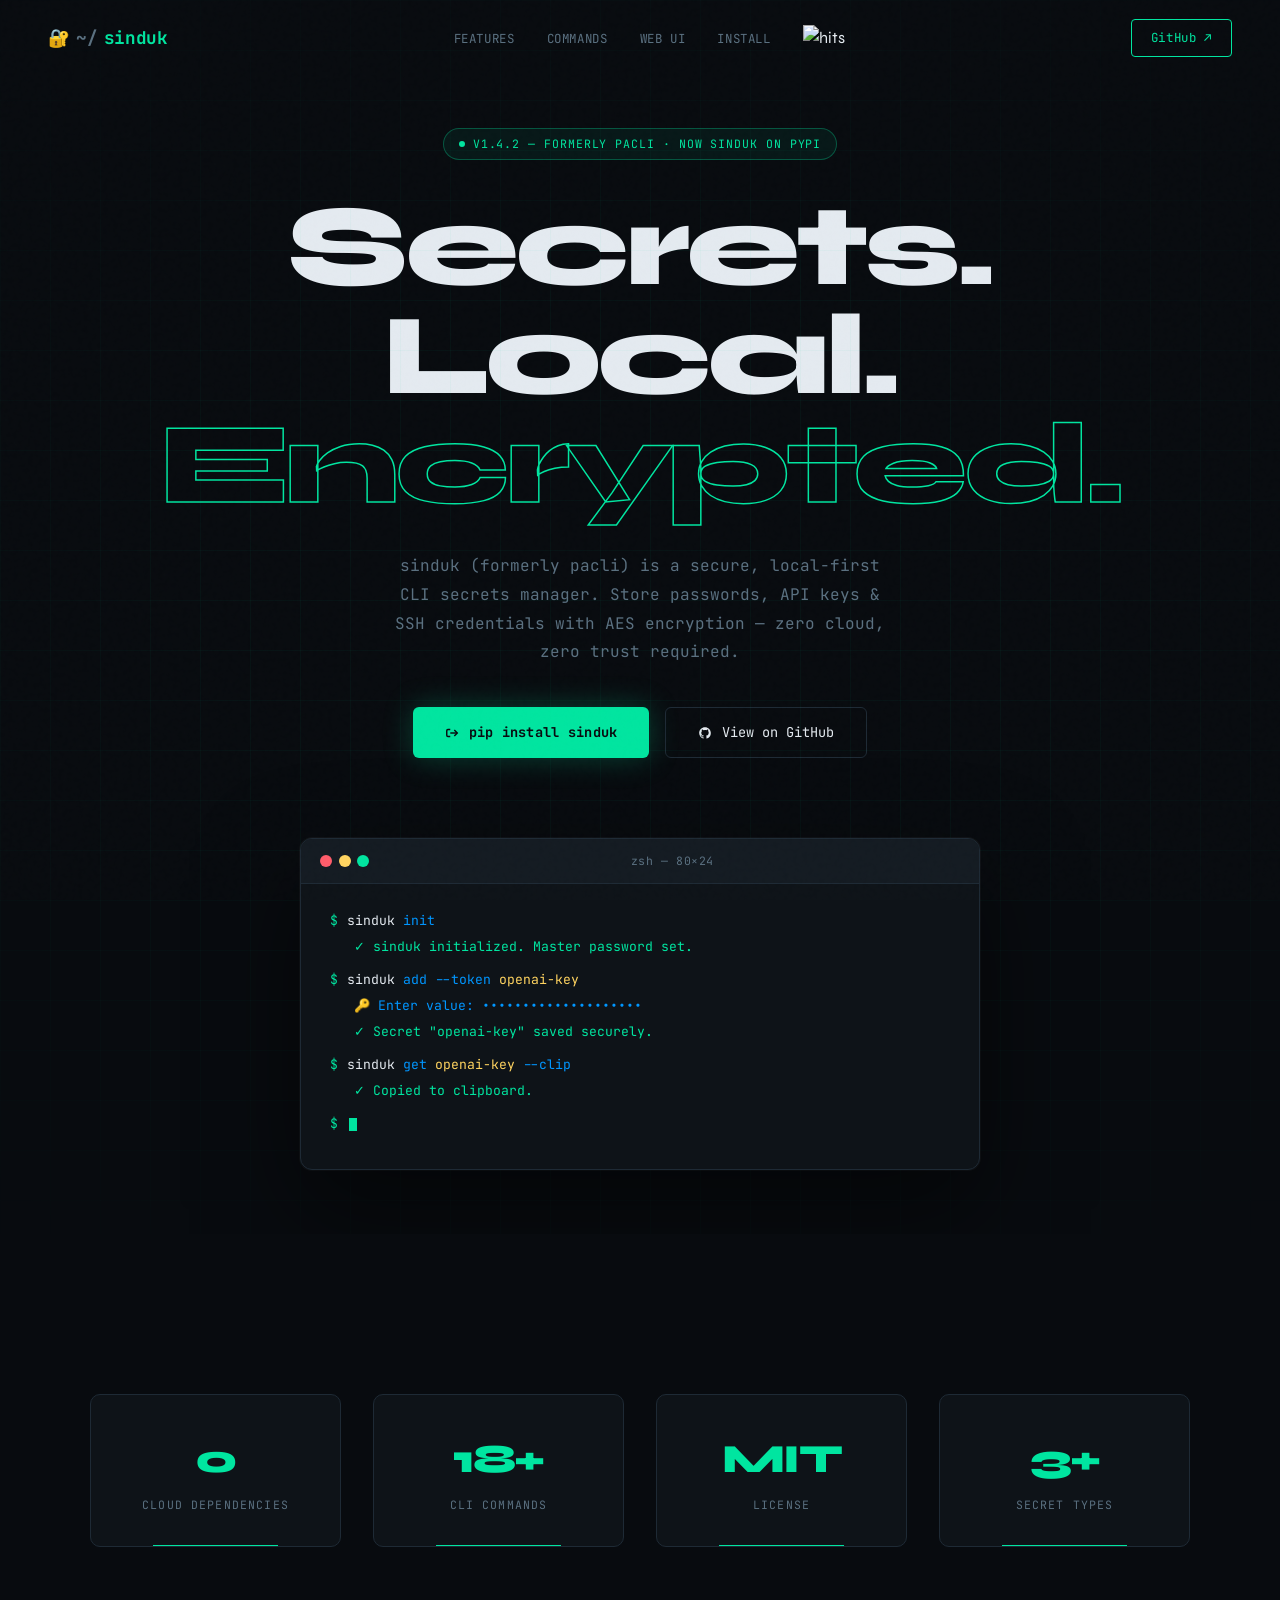
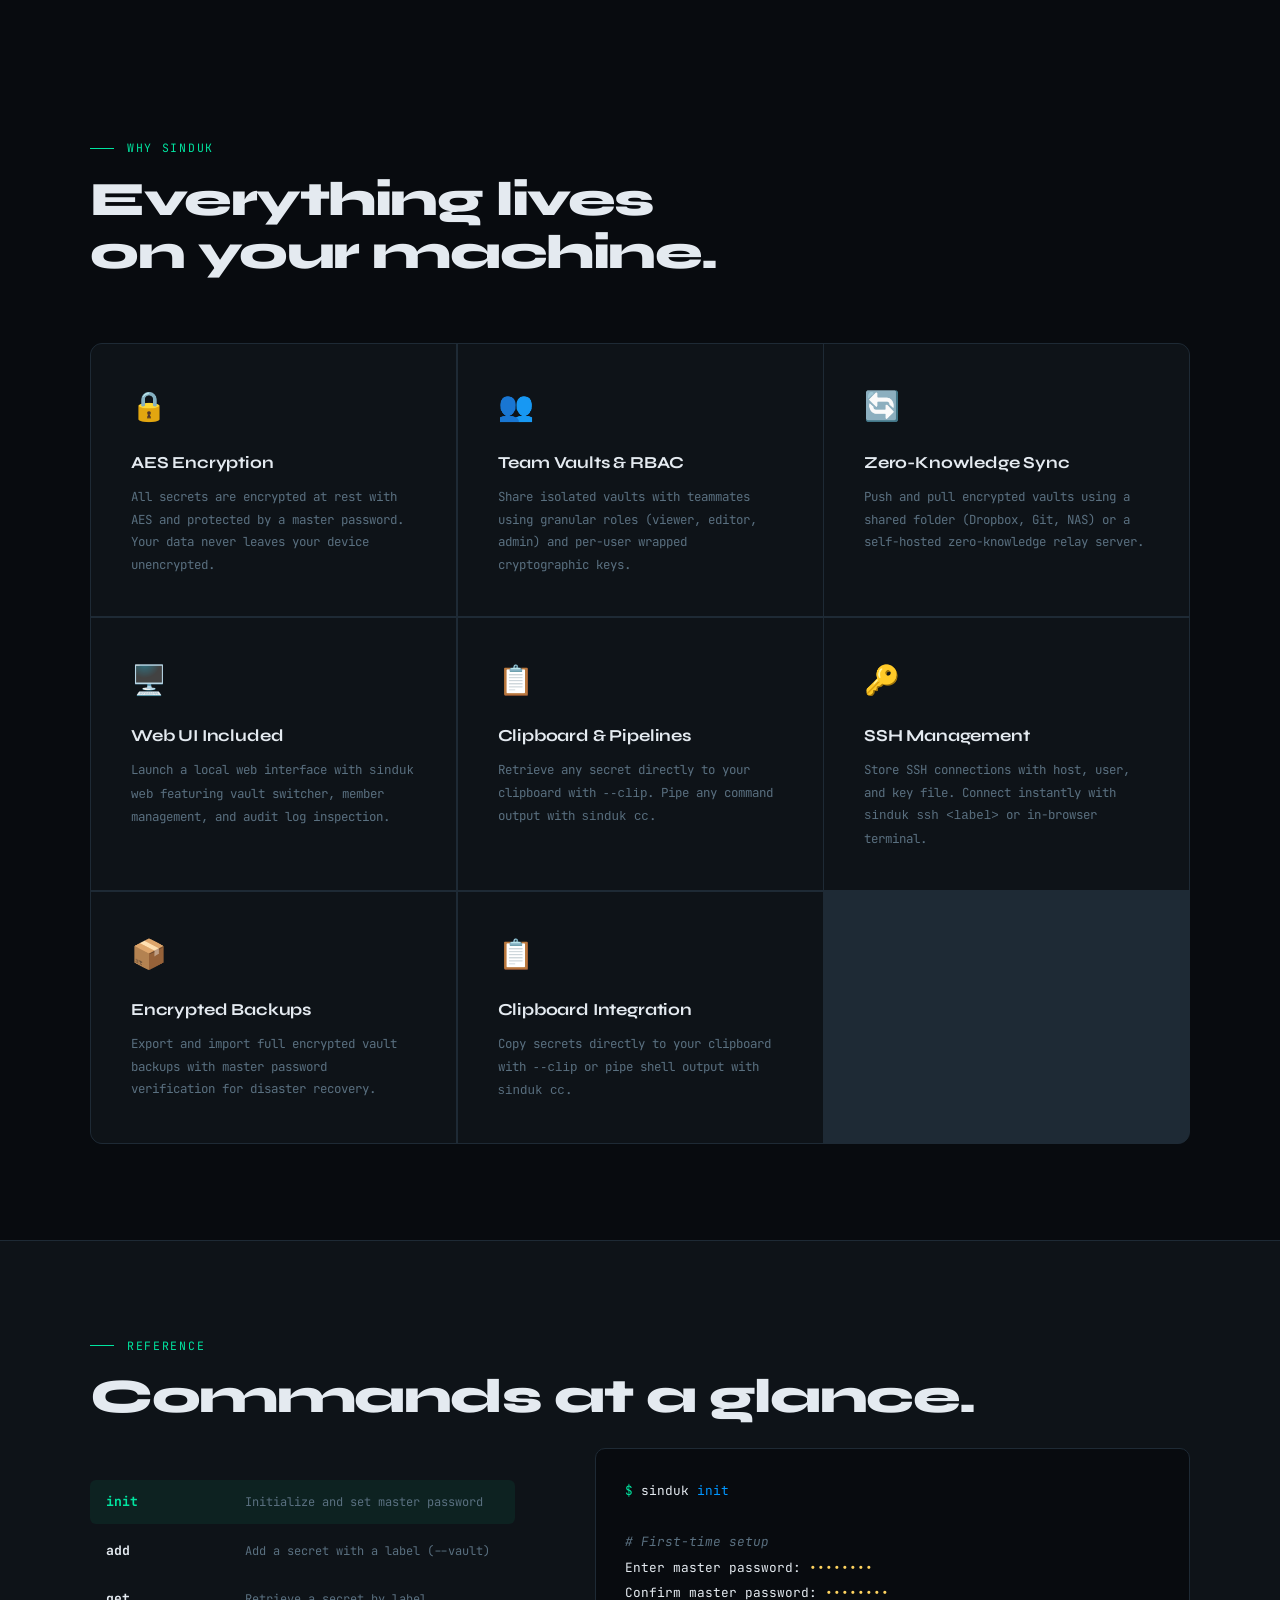
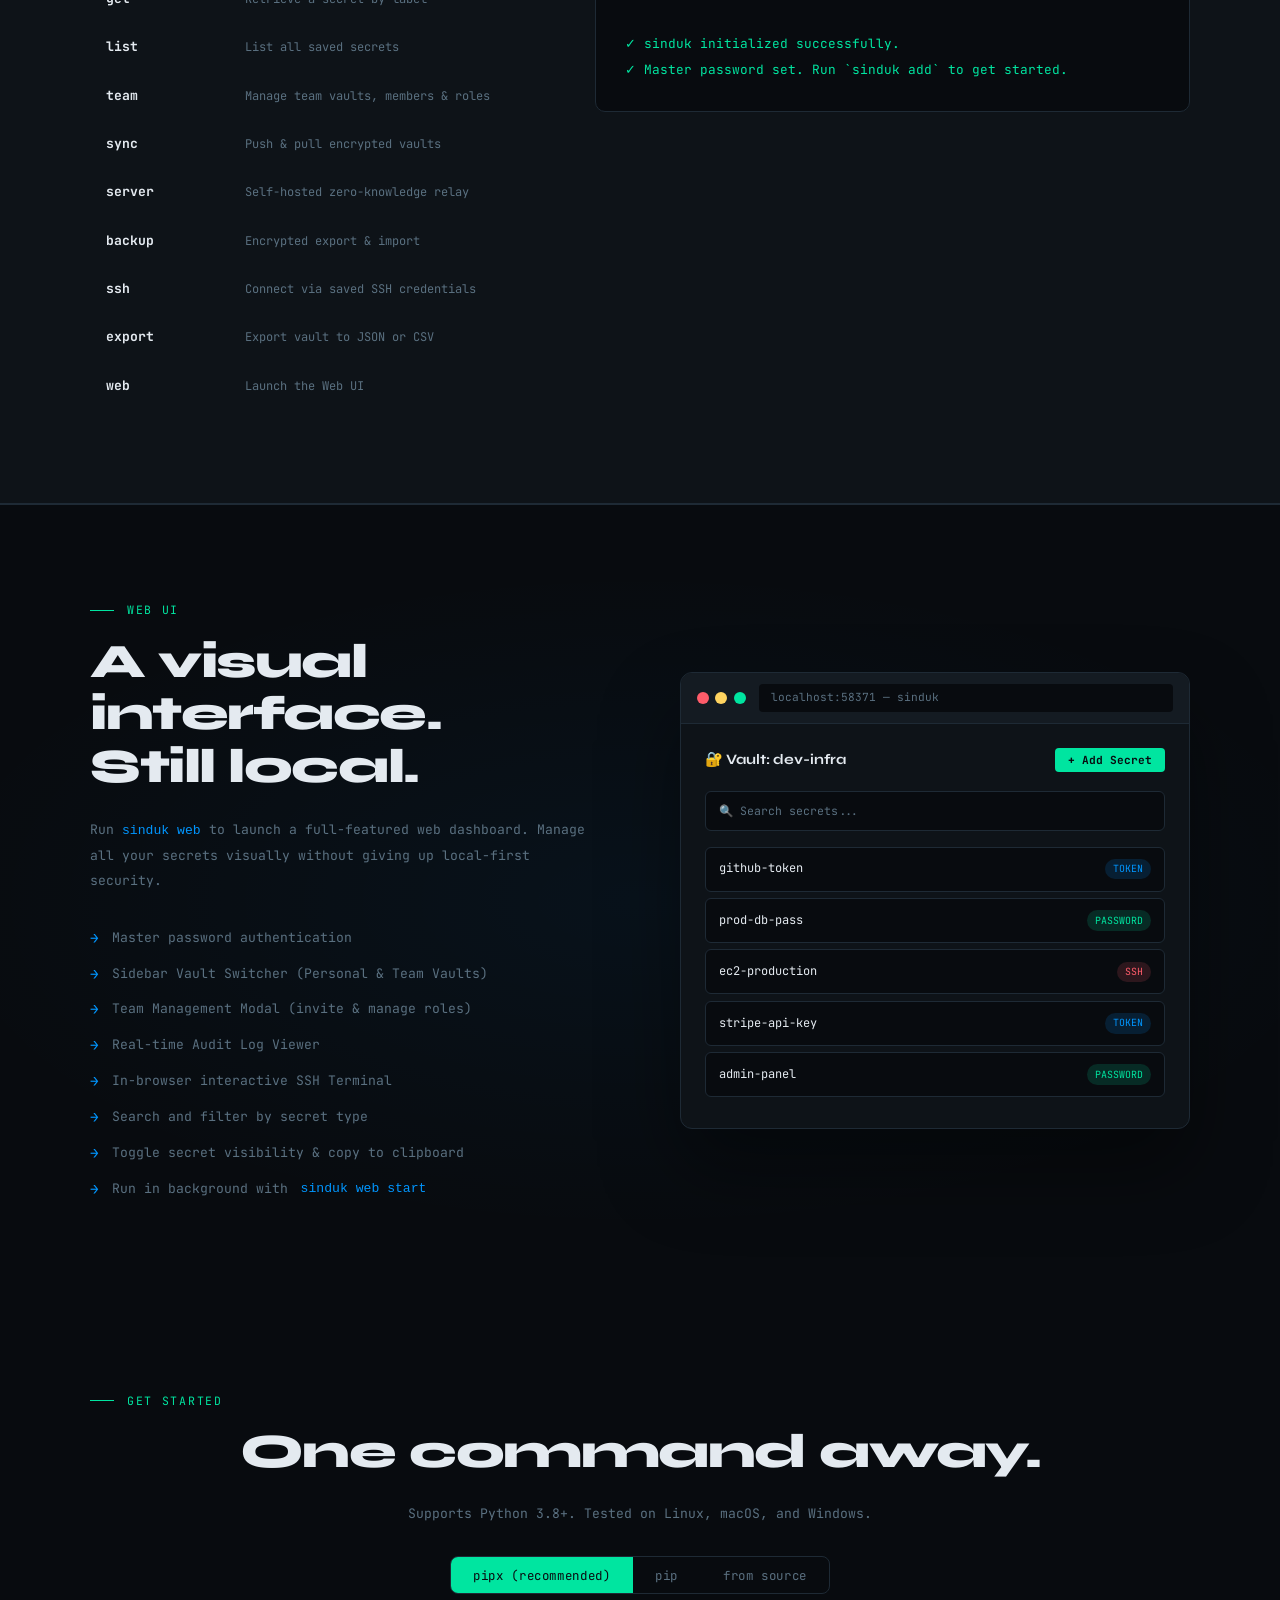
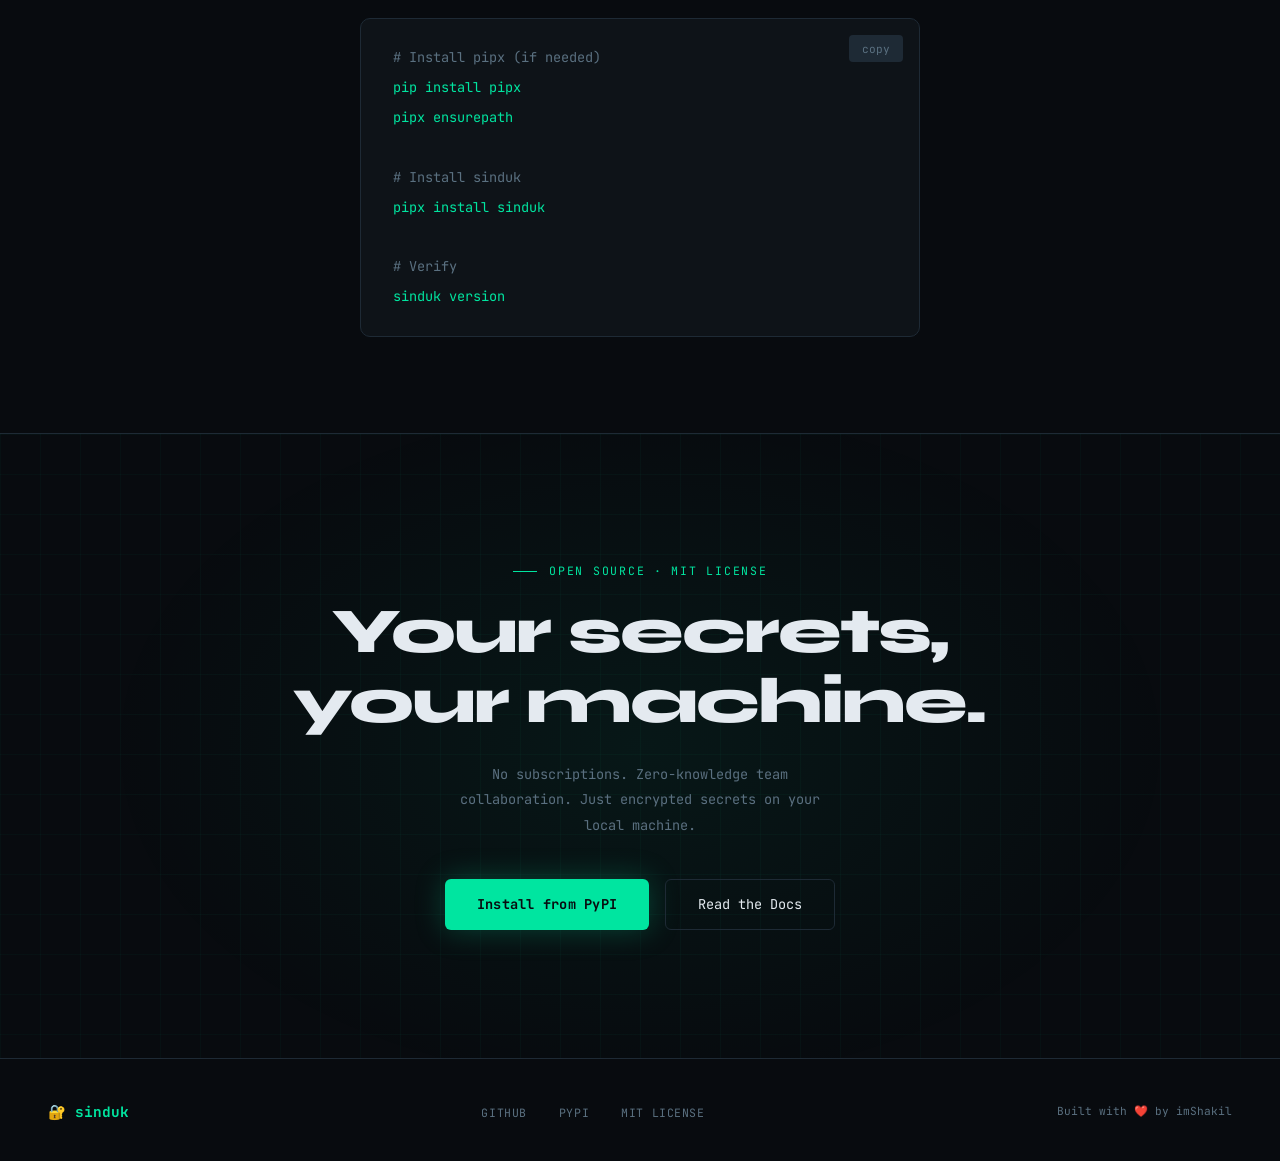
==== commit 02aa3613: "chore: removed linklyhq for urlshortner" ====
--- a/docs/index.html
+++ b/docs/index.html
@@ -912,9 +912,9 @@
         <p class="feature-desc">Export and import full encrypted vault backups with master password verification for disaster recovery.</p>
       </div>
       <div class="feature-card">
-        <span class="feature-icon">🔗</span>
-        <div class="feature-name">URL Shortener</div>
-        <p class="feature-desc">Shorten URLs via LinklyHQ directly from the CLI. Copy shortened links to clipboard with one flag.</p>
+        <span class="feature-icon">📋</span>
+        <div class="feature-name">Clipboard Integration</div>
+        <p class="feature-desc">Copy secrets directly to your clipboard with <code>--clip</code> or pipe shell output with <code>sinduk cc</code>.</p>
       </div>
     </div>
   </div>
